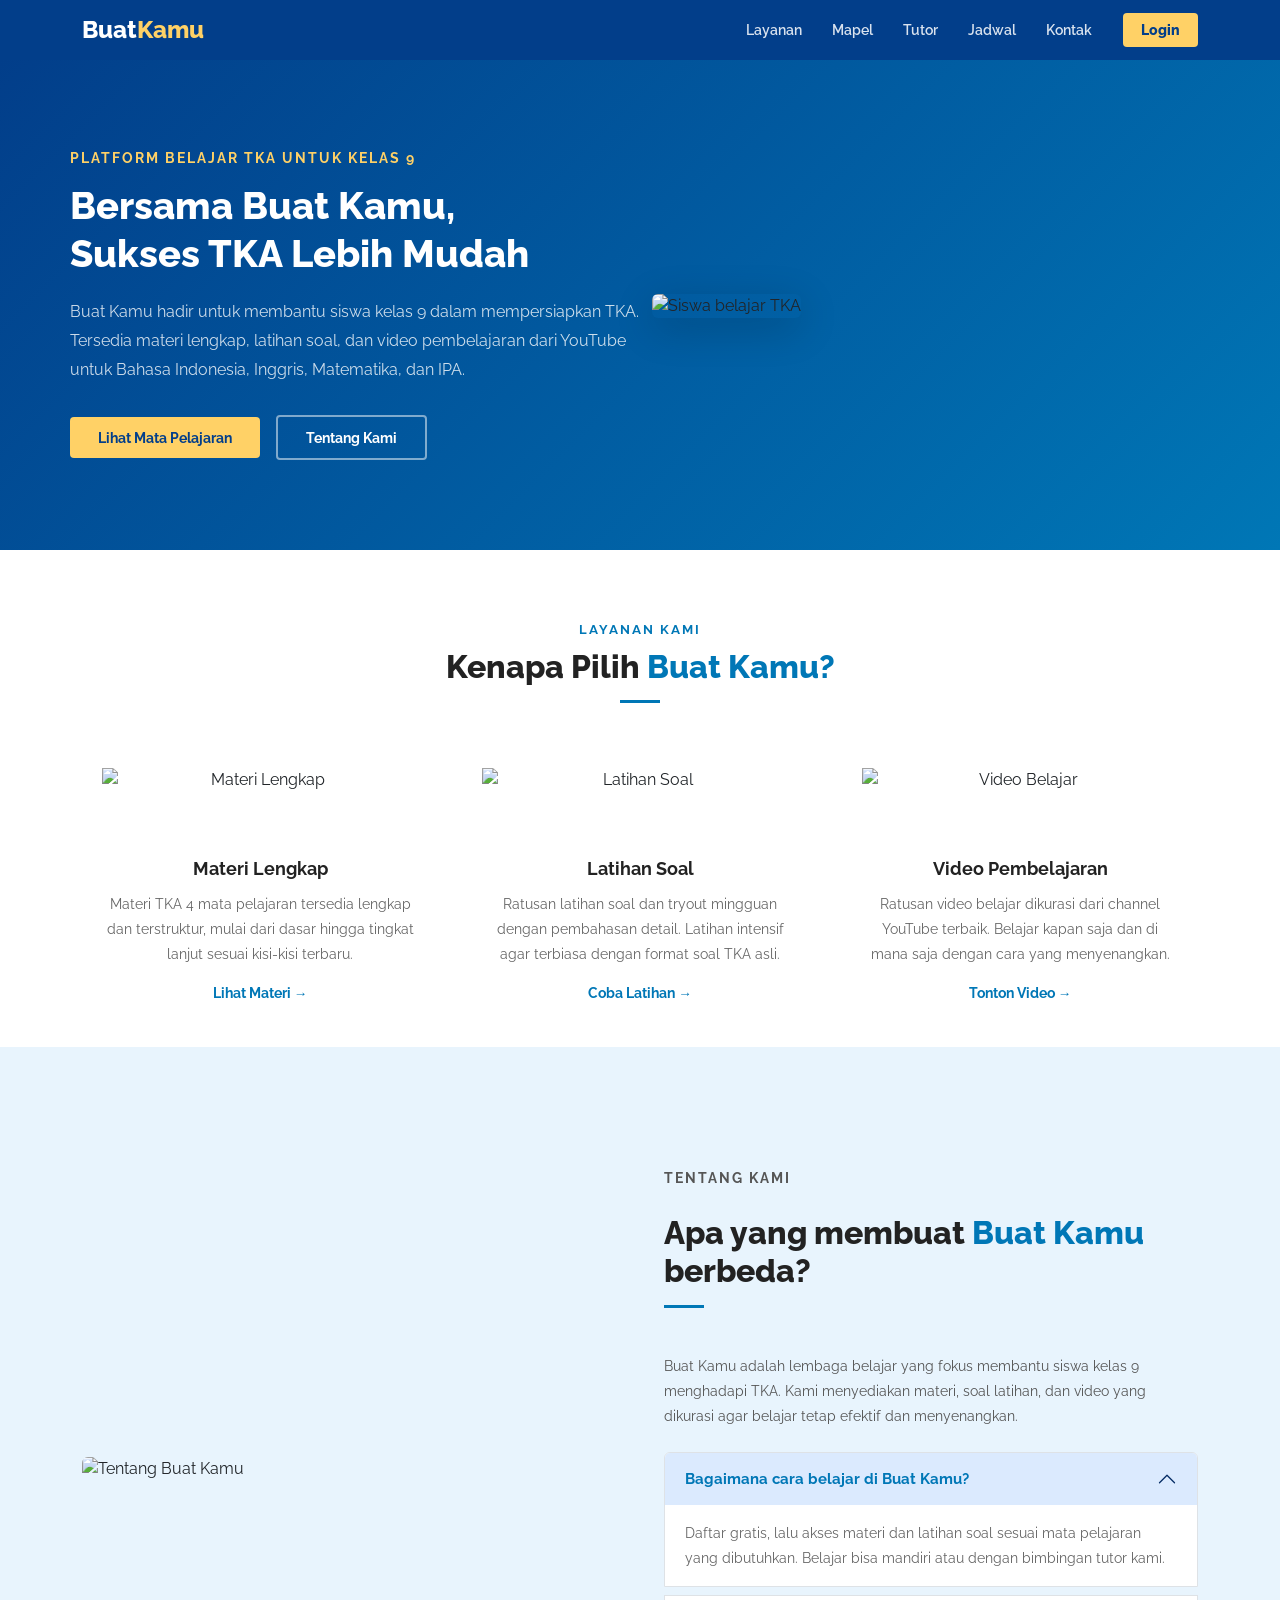
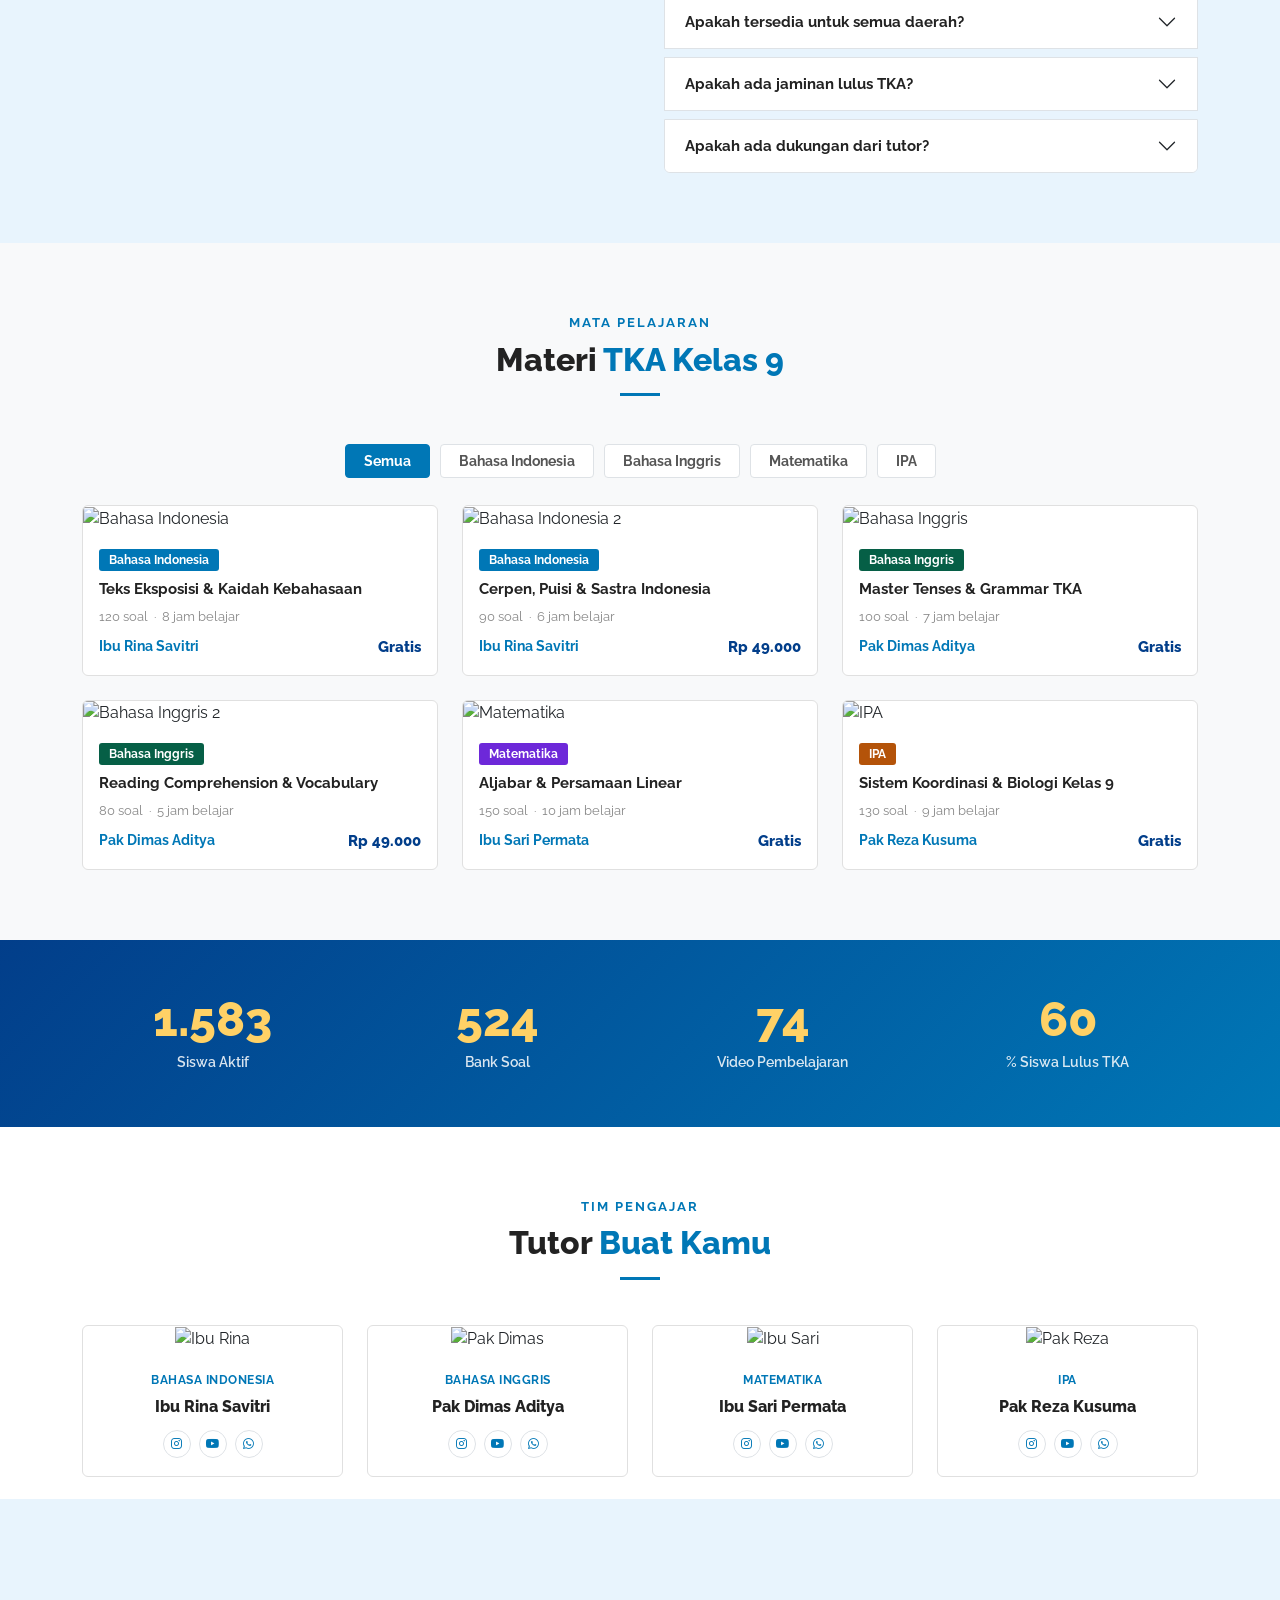
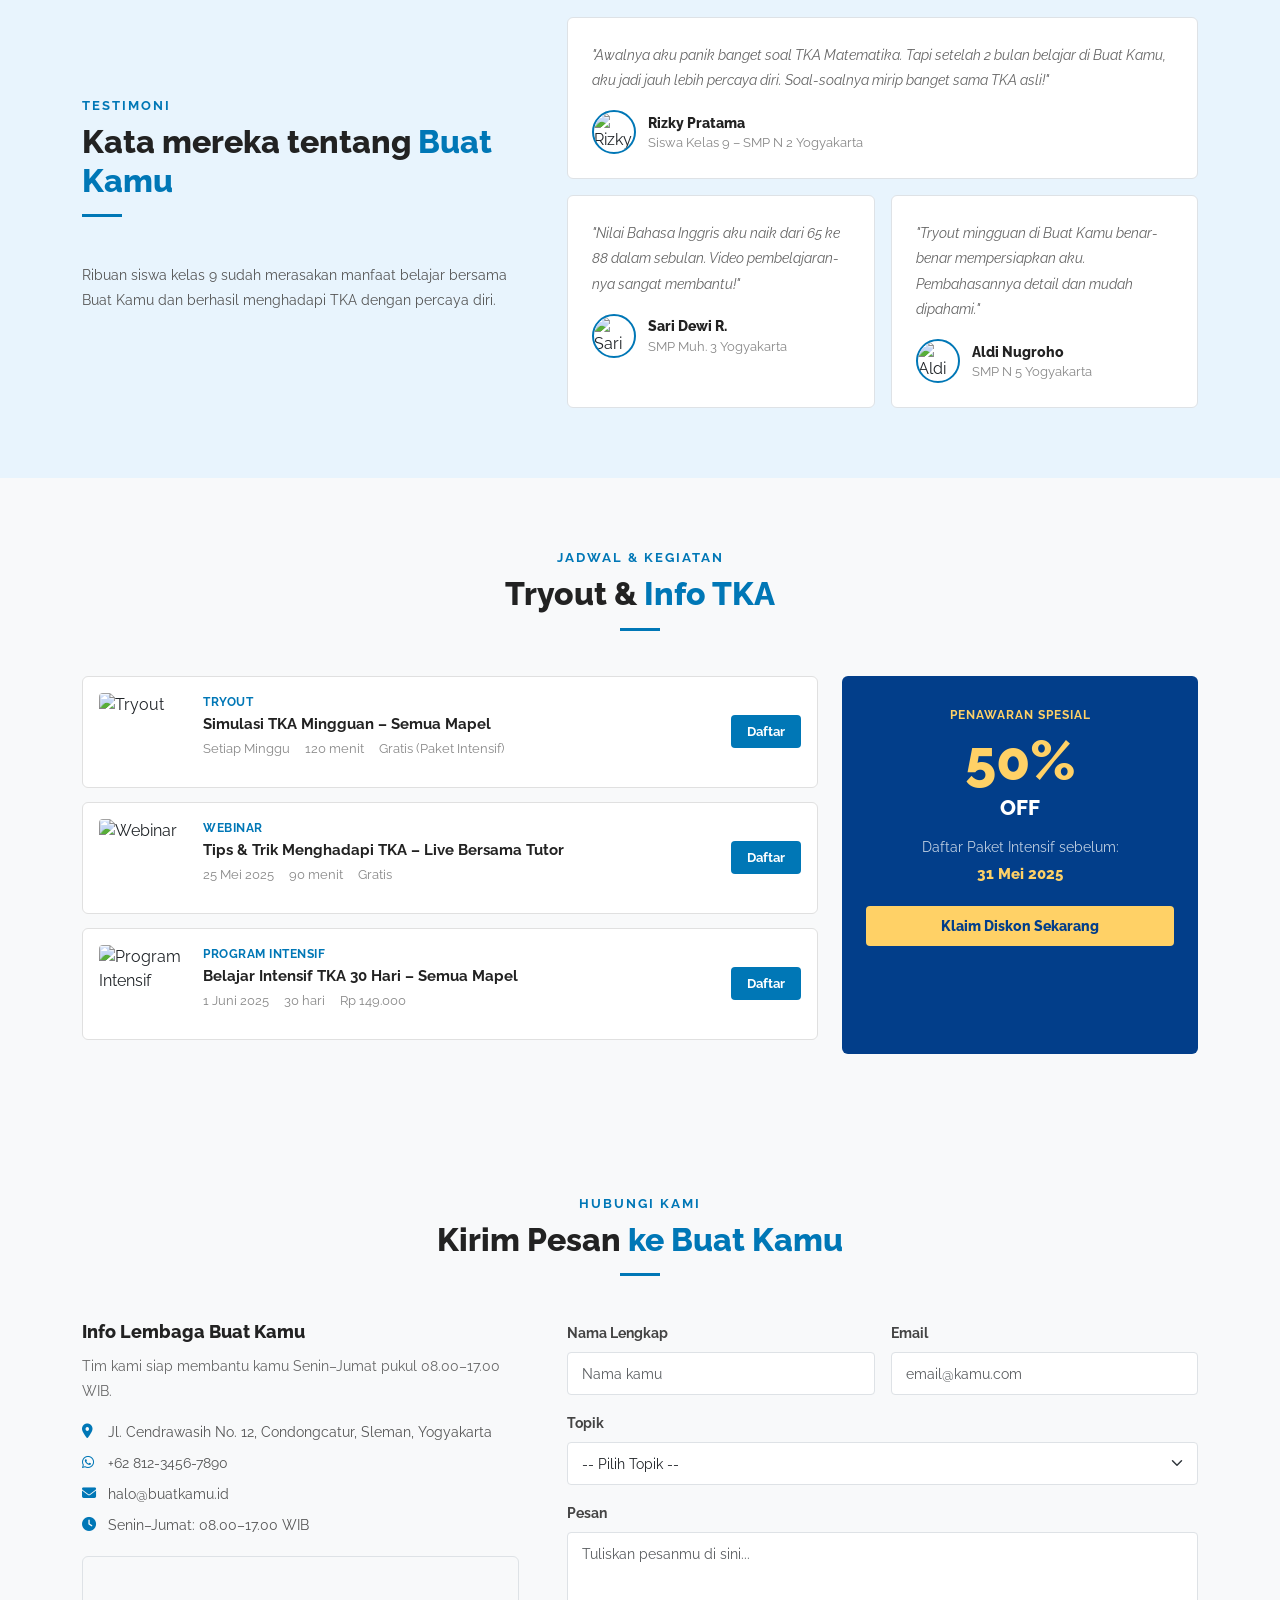
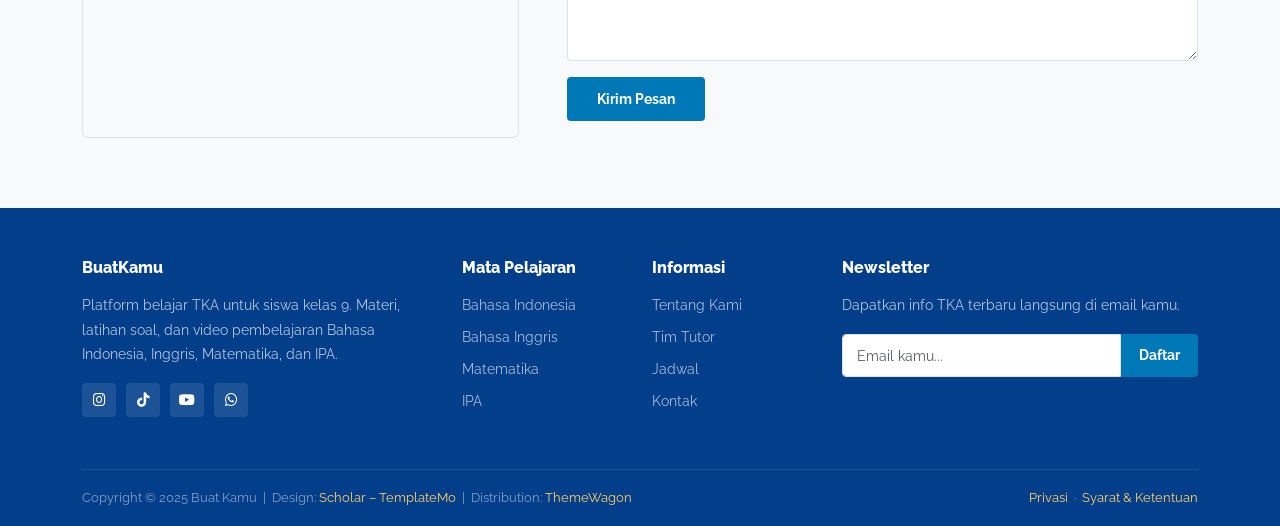
==== index.html @ 2561f323 "Rename buatkamu 4.html to index.html" ====
<!DOCTYPE html>
<html lang="id">

<head>
  <meta charset="UTF-8" />
  <meta name="viewport" content="width=device-width, initial-scale=1, shrink-to-fit=no" />
  <title>Buat Kamu - Sukses TKA</title>

  <!-- Template  : Scholar - Online School HTML5 Template        -->
  <!-- Author    : TemplateMo                                     -->
  <!-- URL       : https://templatemo.com/tm-586-scholar          -->
  <!-- License   : Free to use for commercial/personal purposes   -->
  <!-- Modified  : Hanya ganti teks, warna, dan gambar            -->

  <link rel="stylesheet" href="https://cdn.jsdelivr.net/npm/bootstrap@5.3.0/dist/css/bootstrap.min.css" />
  <link rel="stylesheet" href="https://cdnjs.cloudflare.com/ajax/libs/font-awesome/6.4.0/css/all.min.css" />
  <link href="https://fonts.googleapis.com/css2?family=Raleway:wght@400;500;600;700;800&display=swap" rel="stylesheet" />

  <style>
    /* ===================================================
       CSS ASLI SCHOLAR — hanya warna primer diganti biru
       #fe6a00 (oranye Scholar) → #0077B6 (biru Buat Kamu)
       #004366 (biru tua Scholar) → #023E8A
    =================================================== */

    * { margin: 0; padding: 0; box-sizing: border-box; }

    body {
      font-family: 'Raleway', sans-serif;
      background-color: #ffffff;
    }

    a { color: inherit; text-decoration: none; }
    a:hover { text-decoration: none; }

    /* ----- NAVBAR ----- */
    .tm-navbar {
      background-color: #023E8A;
      padding: 0;
      position: sticky;
      top: 0;
      z-index: 1000;
    }

    .tm-navbar .navbar-brand {
      color: #ffffff;
      font-size: 1.5rem;
      font-weight: 800;
      padding: 12px 0;
    }

    .tm-navbar .navbar-brand span { color: #FFD166; }

    .tm-navbar .nav-link {
      color: rgba(255,255,255,0.85) !important;
      font-weight: 600;
      font-size: 0.9rem;
      padding: 18px 15px !important;
      transition: color 0.2s;
    }

    .tm-navbar .nav-link:hover,
    .tm-navbar .nav-link.active {
      color: #FFD166 !important;
    }

    .tm-navbar .navbar-toggler {
      border-color: rgba(255,255,255,0.4);
    }

    .tm-navbar .navbar-toggler-icon {
      background-image: url("data:image/svg+xml,%3csvg xmlns='http://www.w3.org/2000/svg' viewBox='0 0 30 30'%3e%3cpath stroke='rgba(255,255,255,0.9)' stroke-width='2' stroke-linecap='round' d='M4 7h22M4 15h22M4 23h22'/%3e%3c/svg%3e");
    }

    /* ----- HERO / SLIDER (Scholar: carousel) ----- */
    #tm-hero {
      background: linear-gradient(135deg, #023E8A 0%, #0077B6 100%);
      padding: 70px 0;
    }

    #tm-hero .hero-text-col { padding: 20px 0; }

    #tm-hero h6 {
      color: #FFD166;
      font-size: 0.85rem;
      font-weight: 700;
      letter-spacing: 2px;
      text-transform: uppercase;
      margin-bottom: 16px;
    }

    #tm-hero h2 {
      color: #ffffff;
      font-size: 2.4rem;
      font-weight: 800;
      line-height: 1.25;
      margin-bottom: 20px;
    }

    #tm-hero p {
      color: rgba(255,255,255,0.8);
      font-size: 1rem;
      line-height: 1.8;
      margin-bottom: 30px;
    }

    .tm-btn-primary {
      background-color: #FFD166;
      color: #023E8A;
      font-weight: 700;
      font-size: 0.9rem;
      padding: 10px 28px;
      border: none;
      border-radius: 4px;
      display: inline-block;
      transition: background 0.2s;
    }

    .tm-btn-primary:hover {
      background-color: #ffc107;
      color: #023E8A;
    }

    .tm-btn-secondary {
      background-color: transparent;
      color: #fff;
      font-weight: 700;
      font-size: 0.9rem;
      padding: 10px 28px;
      border: 2px solid rgba(255,255,255,0.5);
      border-radius: 4px;
      display: inline-block;
      margin-left: 12px;
      transition: border-color 0.2s;
    }

    .tm-btn-secondary:hover { border-color: #fff; color: #fff; }

    #tm-hero img {
      width: 100%;
      border-radius: 6px;
      box-shadow: 0 10px 40px rgba(0,0,0,0.2);
    }

    /* ----- SECTION COMMON ----- */
    .tm-section { padding: 70px 0; }
    .tm-section-gray { padding: 70px 0; background-color: #f8f9fa; }

    .tm-section-title-box { margin-bottom: 45px; }

    .tm-section-title-box p {
      color: #0077B6;
      font-size: 0.8rem;
      font-weight: 700;
      letter-spacing: 2px;
      text-transform: uppercase;
      margin-bottom: 8px;
    }

    .tm-section-title-box h2 {
      font-size: 2rem;
      font-weight: 800;
      color: #222222;
      line-height: 1.2;
    }

    .tm-section-title-box h2 span { color: #0077B6; }

    .tm-section-title-box .tm-divider {
      width: 40px;
      height: 3px;
      background-color: #0077B6;
      margin-top: 14px;
    }

    .tm-section-title-box .tm-divider.center { margin: 14px auto 0; }

    /* ----- SERVICES ----- */
    .tm-service-item { padding: 20px; text-align: center; }

    .tm-service-item img {
      height: 70px;
      margin: 0 auto 20px;
      display: block;
    }

    .tm-service-item h4 {
      font-size: 1.1rem;
      font-weight: 700;
      color: #222;
      margin-bottom: 12px;
    }

    .tm-service-item p {
      font-size: 0.9rem;
      color: #666;
      line-height: 1.75;
      margin-bottom: 14px;
    }

    .tm-service-item a {
      color: #0077B6;
      font-size: 0.85rem;
      font-weight: 700;
    }

    .tm-service-item a:hover { text-decoration: underline; }

    /* ----- ABOUT / ACCORDION ----- */
    #tm-about { background-color: #e8f4fd; }

    #tm-about img { border-radius: 6px; width: 100%; }

    .tm-about-text p {
      font-size: 0.9rem;
      color: #555;
      line-height: 1.75;
      margin-bottom: 24px;
    }

    .accordion-button {
      font-weight: 700;
      font-size: 0.95rem;
      color: #222;
    }

    .accordion-button:not(.collapsed) {
      color: #0077B6;
      background-color: #dbeafe;
      box-shadow: none;
    }

    .accordion-body {
      font-size: 0.88rem;
      color: #666;
      line-height: 1.75;
    }

    /* ----- COURSES ----- */
    .tm-filter-btn {
      background: #fff;
      border: 1px solid #dee2e6;
      color: #555;
      border-radius: 4px;
      padding: 6px 18px;
      font-size: 0.85rem;
      font-weight: 700;
      margin: 3px;
      cursor: pointer;
      transition: all 0.2s;
    }

    .tm-filter-btn.active,
    .tm-filter-btn:hover {
      background: #0077B6;
      color: #fff;
      border-color: #0077B6;
    }

    .tm-course-item {
      border: 1px solid #e0e0e0;
      border-radius: 6px;
      overflow: hidden;
      background: #fff;
      height: 100%;
      transition: box-shadow 0.2s;
    }

    .tm-course-item:hover { box-shadow: 0 4px 18px rgba(0,0,0,0.1); }

    .tm-course-item img { width: 100%; height: 170px; object-fit: cover; }

    .tm-course-body { padding: 16px; }

    .tm-course-tag {
      display: inline-block;
      font-size: 0.75rem;
      font-weight: 700;
      color: #fff;
      background: #0077B6;
      border-radius: 3px;
      padding: 2px 10px;
      margin-bottom: 8px;
    }

    .tm-course-tag.eng  { background: #065F46; }
    .tm-course-tag.math { background: #6d28d9; }
    .tm-course-tag.sci  { background: #b45309; }

    .tm-course-body h5 {
      font-size: 0.95rem;
      font-weight: 700;
      color: #222;
      margin-bottom: 6px;
      line-height: 1.4;
    }

    .tm-course-meta {
      font-size: 0.8rem;
      color: #888;
      margin-bottom: 10px;
    }

    .tm-course-teacher { font-size: 0.85rem; font-weight: 700; color: #0077B6; }
    .tm-course-price   { font-size: 0.95rem; font-weight: 800; color: #023E8A; }

    /* ----- COUNTER ----- */
    #tm-counter {
      background: linear-gradient(135deg, #023E8A 0%, #0077B6 100%);
      padding: 55px 0;
    }

    .tm-counter-item { text-align: center; color: #fff; }

    .tm-counter-item .tm-count {
      font-size: 3rem;
      font-weight: 800;
      color: #FFD166;
      line-height: 1;
      display: block;
    }

    .tm-counter-item p {
      font-size: 0.9rem;
      opacity: 0.85;
      font-weight: 600;
      margin: 8px 0 0;
    }

    /* ----- TEAM ----- */
    .tm-team-item {
      border: 1px solid #e0e0e0;
      border-radius: 6px;
      overflow: hidden;
      background: #fff;
      text-align: center;
      transition: box-shadow 0.2s;
      height: 100%;
    }

    .tm-team-item:hover { box-shadow: 0 4px 18px rgba(0,0,0,0.1); }

    .tm-team-item img { width: 100%; height: 200px; object-fit: cover; }

    .tm-team-body { padding: 16px; }

    .tm-team-body span {
      font-size: 0.75rem;
      font-weight: 700;
      color: #0077B6;
      text-transform: uppercase;
      letter-spacing: 0.5px;
    }

    .tm-team-body h5 {
      font-size: 1rem;
      font-weight: 800;
      color: #222;
      margin: 6px 0 12px;
    }

    .tm-social a {
      display: inline-flex;
      align-items: center;
      justify-content: center;
      width: 28px; height: 28px;
      border: 1px solid #dee2e6;
      border-radius: 50%;
      color: #0077B6;
      font-size: 0.75rem;
      margin: 2px;
      transition: all 0.2s;
    }

    .tm-social a:hover { background: #0077B6; color: #fff; border-color: #0077B6; }

    /* ----- TESTIMONIALS ----- */
    #tm-testimonials { background-color: #e8f4fd; }

    .tm-testimonial-item {
      background: #fff;
      border-radius: 6px;
      padding: 24px;
      border: 1px solid #dee2e6;
      height: 100%;
    }

    .tm-testimonial-item p {
      font-size: 0.9rem;
      color: #666;
      line-height: 1.75;
      font-style: italic;
      margin-bottom: 18px;
    }

    .tm-testimonial-item img {
      width: 44px; height: 44px;
      border-radius: 50%;
      object-fit: cover;
      border: 2px solid #0077B6;
      margin-right: 12px;
      flex-shrink: 0;
    }

    .tm-testimonial-name { font-weight: 800; font-size: 0.9rem; color: #222; }
    .tm-testimonial-role { font-size: 0.8rem; color: #888; }

    /* ----- EVENTS ----- */
    .tm-event-item {
      display: flex;
      gap: 16px;
      align-items: flex-start;
      border: 1px solid #e0e0e0;
      border-radius: 6px;
      padding: 16px;
      background: #fff;
      margin-bottom: 14px;
      transition: box-shadow 0.2s;
    }

    .tm-event-item:hover { box-shadow: 0 3px 14px rgba(0,0,0,0.08); }

    .tm-event-item img {
      width: 88px; height: 78px;
      object-fit: cover;
      border-radius: 4px;
      flex-shrink: 0;
    }

    .tm-event-info { flex: 1; }

    .tm-event-tag {
      font-size: 0.75rem;
      font-weight: 700;
      color: #0077B6;
      text-transform: uppercase;
      letter-spacing: 0.5px;
    }

    .tm-event-info h5 {
      font-size: 0.95rem;
      font-weight: 700;
      color: #222;
      margin: 4px 0 6px;
    }

    .tm-event-meta { font-size: 0.8rem; color: #888; }
    .tm-event-meta span { margin-right: 12px; }

    .tm-btn-event {
      background: #0077B6;
      color: #fff;
      font-size: 0.8rem;
      font-weight: 700;
      padding: 7px 16px;
      border-radius: 4px;
      border: none;
      cursor: pointer;
      white-space: nowrap;
      align-self: center;
      flex-shrink: 0;
      display: inline-block;
    }

    .tm-btn-event:hover { background: #023E8A; color: #fff; }

    .tm-promo-box {
      background: #023E8A;
      border-radius: 6px;
      padding: 30px 24px;
      text-align: center;
      color: #fff;
      height: 100%;
    }

    .tm-promo-box .promo-label {
      font-size: 0.75rem;
      font-weight: 700;
      color: #FFD166;
      text-transform: uppercase;
      letter-spacing: 1px;
      margin-bottom: 8px;
    }

    .tm-promo-box .promo-num {
      font-size: 3.5rem;
      font-weight: 800;
      color: #FFD166;
      line-height: 1;
    }

    .tm-promo-box .promo-off {
      font-size: 1.3rem;
      font-weight: 800;
      margin: 4px 0 14px;
    }

    .tm-promo-box p {
      font-size: 0.85rem;
      color: rgba(255,255,255,0.75);
      margin-bottom: 6px;
    }

    .tm-promo-box .promo-date {
      font-size: 0.95rem;
      font-weight: 800;
      color: #FFD166;
      margin-bottom: 20px;
    }

    .tm-promo-box a {
      display: block;
      background: #FFD166;
      color: #023E8A;
      font-weight: 800;
      padding: 10px;
      border-radius: 4px;
      font-size: 0.85rem;
    }

    .tm-promo-box a:hover { background: #ffc107; }

    /* ----- CONTACT ----- */
    #tm-contact { background-color: #f8f9fa; }

    .tm-contact-info h5 {
      font-size: 1.1rem;
      font-weight: 800;
      color: #222;
      margin-bottom: 12px;
    }

    .tm-contact-info p {
      font-size: 0.88rem;
      color: #666;
      line-height: 1.75;
      margin-bottom: 18px;
    }

    .tm-contact-info ul { list-style: none; padding: 0; }

    .tm-contact-info ul li {
      font-size: 0.88rem;
      color: #555;
      margin-bottom: 10px;
      display: flex;
      gap: 10px;
    }

    .tm-contact-info ul li i { color: #0077B6; width: 16px; margin-top: 2px; flex-shrink: 0; }

    .tm-map { border-radius: 6px; overflow: hidden; border: 1px solid #dee2e6; margin-top: 20px; }
    .tm-map iframe { display: block; width: 100%; height: 180px; border: none; }

    .form-control, .form-select {
      border: 1px solid #dee2e6;
      border-radius: 4px;
      font-size: 0.9rem;
      padding: 10px 14px;
      font-family: 'Raleway', sans-serif;
    }

    .form-control:focus, .form-select:focus {
      border-color: #0077B6;
      box-shadow: 0 0 0 3px rgba(0,119,182,0.1);
    }

    .form-label { font-size: 0.85rem; font-weight: 700; color: #444; }

    .tm-btn-submit {
      background: #0077B6;
      color: #fff;
      font-weight: 700;
      font-size: 0.9rem;
      padding: 11px 30px;
      border: none;
      border-radius: 4px;
      cursor: pointer;
      font-family: 'Raleway', sans-serif;
    }

    .tm-btn-submit:hover { background: #023E8A; }

    /* ----- FOOTER ----- */
    #tm-footer {
      background-color: #023E8A;
      color: rgba(255,255,255,0.7);
      padding: 50px 0 0;
    }

    #tm-footer h5 {
      color: #fff;
      font-size: 1rem;
      font-weight: 800;
      margin-bottom: 16px;
    }

    #tm-footer p { font-size: 0.88rem; line-height: 1.75; }

    .tm-footer-links { list-style: none; padding: 0; }

    .tm-footer-links li { margin-bottom: 8px; }

    .tm-footer-links a {
      font-size: 0.88rem;
      color: rgba(255,255,255,0.65);
      transition: color 0.2s;
    }

    .tm-footer-links a:hover { color: #FFD166; }

    .tm-footer-social a {
      display: inline-flex;
      align-items: center;
      justify-content: center;
      width: 34px; height: 34px;
      border-radius: 4px;
      background: rgba(255,255,255,0.1);
      color: #fff;
      font-size: 0.9rem;
      margin-right: 6px;
      margin-bottom: 6px;
      transition: background 0.2s;
    }

    .tm-footer-social a:hover { background: #0077B6; }

    .tm-footer-bottom {
      border-top: 1px solid rgba(255,255,255,0.1);
      padding: 18px 0;
      margin-top: 40px;
      font-size: 0.82rem;
      color: rgba(255,255,255,0.5);
    }

    .tm-footer-bottom a { color: #FFD166; }
    .tm-footer-bottom a:hover { color: #fff; }

    /* ----- BACK TO TOP ----- */
    #tm-back-top {
      position: fixed;
      bottom: 22px; right: 22px;
      width: 38px; height: 38px;
      background: #0077B6;
      color: #fff;
      border: none;
      border-radius: 4px;
      font-size: 0.9rem;
      cursor: pointer;
      display: none;
      z-index: 999;
    }

    #tm-back-top:hover { background: #023E8A; }

    /* responsive */
    @media (max-width: 768px) {
      #tm-hero h2 { font-size: 1.8rem; }
      .tm-btn-secondary { margin-left: 0; margin-top: 10px; display: inline-block; }
      .tm-event-item { flex-wrap: wrap; }
    }

    /* ----- LOGIN NAVBAR BUTTON ----- */
    .nav-cta-btn {
      background: #FFD166;
      color: #023E8A !important;
      font-weight: 800 !important;
      font-size: 0.85rem;
      padding: 7px 18px !important;
      border-radius: 4px;
      display: inline-block;
      transition: background 0.2s;
      white-space: nowrap;
    }

    .nav-cta-btn:hover {
      background: #ffc107;
      color: #023E8A !important;
    }

    .nav-user-info {
      color: rgba(255,255,255,0.85);
      font-size: 0.85rem;
      font-weight: 600;
      margin-right: 8px;
      white-space: nowrap;
    }
  </style>
</head>
<body>

<!-- Back to top -->
<button id="tm-back-top" onclick="window.scrollTo({top:0,behavior:'smooth'})">
  <i class="fas fa-chevron-up"></i>
</button>

<!-- ===================== NAVBAR ===================== -->
<nav class="navbar navbar-expand-lg tm-navbar sticky-top">
  <div class="container">
    <a class="navbar-brand" href="#tm-hero">Buat<span>Kamu</span></a>
    <button class="navbar-toggler" type="button" data-bs-toggle="collapse" data-bs-target="#tmNav">
      <span class="navbar-toggler-icon"></span>
    </button>
    <div class="collapse navbar-collapse" id="tmNav">
      <ul class="navbar-nav ms-auto">
        <li class="nav-item"><a class="nav-link" href="#tm-services">Layanan</a></li>
        <li class="nav-item"><a class="nav-link" href="#tm-courses">Mapel</a></li>
        <li class="nav-item"><a class="nav-link" href="#tm-team">Tutor</a></li>
        <li class="nav-item"><a class="nav-link" href="#tm-events">Jadwal</a></li>
        <li class="nav-item"><a class="nav-link" href="#tm-contact">Kontak</a></li>
      </ul>
      <!-- area login/logout — diisi oleh welcome.js -->
      <span id="userInfo" class="nav-user-info"></span>
      <div id="authArea">
        <a href="login/index.html" class="nav-cta-btn ms-2">Login</a>
      </div>
    </div>
  </div>
</nav>

<!-- ===================== HERO ===================== -->
<section id="tm-hero">
  <div class="container">
    <div class="row align-items-center">
      <div class="col-lg-6 hero-text-col mb-5 mb-lg-0">
        <h6>Platform Belajar TKA untuk Kelas 9</h6>
        <h2>Bersama Buat Kamu,<br>Sukses TKA Lebih Mudah</h2>
        <p>Buat Kamu hadir untuk membantu siswa kelas 9 dalam mempersiapkan TKA. Tersedia materi lengkap, latihan soal, dan video pembelajaran dari YouTube untuk Bahasa Indonesia, Inggris, Matematika, dan IPA.</p>
        <a href="#tm-courses" class="tm-btn-primary">Lihat Mata Pelajaran</a>
        <a href="#tm-about" class="tm-btn-secondary">Tentang Kami</a>
      </div>
      <div class="col-lg-6">
        <img src="https://picsum.photos/600/400?random=1" alt="Siswa belajar TKA" />
      </div>
    </div>
  </div>
</section>

<!-- ===================== SERVICES ===================== -->
<section id="tm-services" class="tm-section">
  <div class="container">
    <div class="row">
      <div class="col-12 text-center">
        <div class="tm-section-title-box">
          <p>Layanan Kami</p>
          <h2>Kenapa Pilih <span>Buat Kamu?</span></h2>
          <div class="tm-divider center"></div>
        </div>
      </div>
    </div>
    <div class="row">
      <div class="col-md-4">
        <div class="tm-service-item">
          <img src="https://themewagon.github.io/scholar/assets/images/service-01.png" alt="Materi Lengkap" />
          <h4>Materi Lengkap</h4>
          <p>Materi TKA 4 mata pelajaran tersedia lengkap dan terstruktur, mulai dari dasar hingga tingkat lanjut sesuai kisi-kisi terbaru.</p>
          <a href="#tm-courses">Lihat Materi &rarr;</a>
        </div>
      </div>
      <div class="col-md-4">
        <div class="tm-service-item">
          <img src="https://themewagon.github.io/scholar/assets/images/service-02.png" alt="Latihan Soal" />
          <h4>Latihan Soal</h4>
          <p>Ratusan latihan soal dan tryout mingguan dengan pembahasan detail. Latihan intensif agar terbiasa dengan format soal TKA asli.</p>
          <a href="#tm-courses">Coba Latihan &rarr;</a>
        </div>
      </div>
      <div class="col-md-4">
        <div class="tm-service-item">
          <img src="https://themewagon.github.io/scholar/assets/images/service-03.png" alt="Video Belajar" />
          <h4>Video Pembelajaran</h4>
          <p>Ratusan video belajar dikurasi dari channel YouTube terbaik. Belajar kapan saja dan di mana saja dengan cara yang menyenangkan.</p>
          <a href="#tm-events">Tonton Video &rarr;</a>
        </div>
      </div>
    </div>
  </div>
</section>

<!-- ===================== ABOUT ===================== -->
<section id="tm-about">
  <div class="container">
    <div class="row align-items-center g-5" style="padding: 70px 0;">
      <div class="col-lg-6">
        <img src="https://picsum.photos/560/420?random=2" alt="Tentang Buat Kamu" />
      </div>
      <div class="col-lg-6 tm-about-text">
        <div class="tm-section-title-box" style="text-align:left">
          <p>Tentang Kami</p>
          <h2>Apa yang membuat <span>Buat Kamu</span> berbeda?</h2>
          <div class="tm-divider"></div>
        </div>
        <p>Buat Kamu adalah lembaga belajar yang fokus membantu siswa kelas 9 menghadapi TKA. Kami menyediakan materi, soal latihan, dan video yang dikurasi agar belajar tetap efektif dan menyenangkan.</p>
        <div class="accordion" id="aboutAccordion">
          <div class="accordion-item border mb-2">
            <h2 class="accordion-header">
              <button class="accordion-button" type="button" data-bs-toggle="collapse" data-bs-target="#acc1">
                Bagaimana cara belajar di Buat Kamu?
              </button>
            </h2>
            <div id="acc1" class="accordion-collapse collapse show" data-bs-parent="#aboutAccordion">
              <div class="accordion-body">
                Daftar gratis, lalu akses materi dan latihan soal sesuai mata pelajaran yang dibutuhkan. Belajar bisa mandiri atau dengan bimbingan tutor kami.
              </div>
            </div>
          </div>
          <div class="accordion-item border mb-2">
            <h2 class="accordion-header">
              <button class="accordion-button collapsed" type="button" data-bs-toggle="collapse" data-bs-target="#acc2">
                Apakah tersedia untuk semua daerah?
              </button>
            </h2>
            <div id="acc2" class="accordion-collapse collapse" data-bs-parent="#aboutAccordion">
              <div class="accordion-body">
                Ya! Buat Kamu 100% online sehingga bisa diakses siswa dari seluruh Indonesia. Kami berbasis di Yogyakarta dan melayani secara digital.
              </div>
            </div>
          </div>
          <div class="accordion-item border mb-2">
            <h2 class="accordion-header">
              <button class="accordion-button collapsed" type="button" data-bs-toggle="collapse" data-bs-target="#acc3">
                Apakah ada jaminan lulus TKA?
              </button>
            </h2>
            <div id="acc3" class="accordion-collapse collapse" data-bs-parent="#aboutAccordion">
              <div class="accordion-body">
                Paket Premium dilengkapi garansi nilai meningkat. Jika tidak ada peningkatan setelah mengikuti seluruh program, uang kembali 100%.
              </div>
            </div>
          </div>
          <div class="accordion-item border">
            <h2 class="accordion-header">
              <button class="accordion-button collapsed" type="button" data-bs-toggle="collapse" data-bs-target="#acc4">
                Apakah ada dukungan dari tutor?
              </button>
            </h2>
            <div id="acc4" class="accordion-collapse collapse" data-bs-parent="#aboutAccordion">
              <div class="accordion-body">
                Tentu! Tutor kami siap membantu via chat dan sesi konsultasi, tergantung paket yang dipilih.
              </div>
            </div>
          </div>
        </div>
      </div>
    </div>
  </div>
</section>

<!-- ===================== COURSES ===================== -->
<section id="tm-courses" class="tm-section-gray">
  <div class="container">
    <div class="row">
      <div class="col-12 text-center">
        <div class="tm-section-title-box">
          <p>Mata Pelajaran</p>
          <h2>Materi <span>TKA Kelas 9</span></h2>
          <div class="tm-divider center"></div>
        </div>
      </div>
    </div>
    <div class="text-center mb-4">
      <button class="tm-filter-btn active" data-filter="all">Semua</button>
      <button class="tm-filter-btn" data-filter="indo">Bahasa Indonesia</button>
      <button class="tm-filter-btn" data-filter="eng">Bahasa Inggris</button>
      <button class="tm-filter-btn" data-filter="math">Matematika</button>
      <button class="tm-filter-btn" data-filter="sci">IPA</button>
    </div>
    <div class="row g-4" id="coursesGrid">
      <div class="col-sm-6 col-lg-4 course-item" data-cat="indo">
        <div class="tm-course-item">
          <img src="https://picsum.photos/400/170?random=11" alt="Bahasa Indonesia" />
          <div class="tm-course-body">
            <span class="tm-course-tag">Bahasa Indonesia</span>
            <h5>Teks Eksposisi & Kaidah Kebahasaan</h5>
            <div class="tm-course-meta">120 soal &nbsp;·&nbsp; 8 jam belajar</div>
            <div class="d-flex justify-content-between">
              <span class="tm-course-teacher">Ibu Rina Savitri</span>
              <span class="tm-course-price">Gratis</span>
            </div>
          </div>
        </div>
      </div>
      <div class="col-sm-6 col-lg-4 course-item" data-cat="indo">
        <div class="tm-course-item">
          <img src="https://picsum.photos/400/170?random=12" alt="Bahasa Indonesia 2" />
          <div class="tm-course-body">
            <span class="tm-course-tag">Bahasa Indonesia</span>
            <h5>Cerpen, Puisi & Sastra Indonesia</h5>
            <div class="tm-course-meta">90 soal &nbsp;·&nbsp; 6 jam belajar</div>
            <div class="d-flex justify-content-between">
              <span class="tm-course-teacher">Ibu Rina Savitri</span>
              <span class="tm-course-price">Rp 49.000</span>
            </div>
          </div>
        </div>
      </div>
      <div class="col-sm-6 col-lg-4 course-item" data-cat="eng">
        <div class="tm-course-item">
          <img src="https://picsum.photos/400/170?random=13" alt="Bahasa Inggris" />
          <div class="tm-course-body">
            <span class="tm-course-tag eng">Bahasa Inggris</span>
            <h5>Master Tenses & Grammar TKA</h5>
            <div class="tm-course-meta">100 soal &nbsp;·&nbsp; 7 jam belajar</div>
            <div class="d-flex justify-content-between">
              <span class="tm-course-teacher">Pak Dimas Aditya</span>
              <span class="tm-course-price">Gratis</span>
            </div>
          </div>
        </div>
      </div>
      <div class="col-sm-6 col-lg-4 course-item" data-cat="eng">
        <div class="tm-course-item">
          <img src="https://picsum.photos/400/170?random=14" alt="Bahasa Inggris 2" />
          <div class="tm-course-body">
            <span class="tm-course-tag eng">Bahasa Inggris</span>
            <h5>Reading Comprehension & Vocabulary</h5>
            <div class="tm-course-meta">80 soal &nbsp;·&nbsp; 5 jam belajar</div>
            <div class="d-flex justify-content-between">
              <span class="tm-course-teacher">Pak Dimas Aditya</span>
              <span class="tm-course-price">Rp 49.000</span>
            </div>
          </div>
        </div>
      </div>
      <div class="col-sm-6 col-lg-4 course-item" data-cat="math">
        <div class="tm-course-item">
          <img src="https://picsum.photos/400/170?random=15" alt="Matematika" />
          <div class="tm-course-body">
            <span class="tm-course-tag math">Matematika</span>
            <h5>Aljabar & Persamaan Linear</h5>
            <div class="tm-course-meta">150 soal &nbsp;·&nbsp; 10 jam belajar</div>
            <div class="d-flex justify-content-between">
              <span class="tm-course-teacher">Ibu Sari Permata</span>
              <span class="tm-course-price">Gratis</span>
            </div>
          </div>
        </div>
      </div>
      <div class="col-sm-6 col-lg-4 course-item" data-cat="sci">
        <div class="tm-course-item">
          <img src="https://picsum.photos/400/170?random=16" alt="IPA" />
          <div class="tm-course-body">
            <span class="tm-course-tag sci">IPA</span>
            <h5>Sistem Koordinasi & Biologi Kelas 9</h5>
            <div class="tm-course-meta">130 soal &nbsp;·&nbsp; 9 jam belajar</div>
            <div class="d-flex justify-content-between">
              <span class="tm-course-teacher">Pak Reza Kusuma</span>
              <span class="tm-course-price">Gratis</span>
            </div>
          </div>
        </div>
      </div>
    </div>
  </div>
</section>

<!-- ===================== COUNTER ===================== -->
<section id="tm-counter">
  <div class="container">
    <div class="row g-4 text-center">
      <div class="col-6 col-md-3">
        <div class="tm-counter-item">
          <span class="tm-count" data-count="2500">0</span>
          <p>Siswa Aktif</p>
        </div>
      </div>
      <div class="col-6 col-md-3">
        <div class="tm-counter-item">
          <span class="tm-count" data-count="850">0</span>
          <p>Bank Soal</p>
        </div>
      </div>
      <div class="col-6 col-md-3">
        <div class="tm-counter-item">
          <span class="tm-count" data-count="120">0</span>
          <p>Video Pembelajaran</p>
        </div>
      </div>
      <div class="col-6 col-md-3">
        <div class="tm-counter-item">
          <span class="tm-count" data-count="98">0</span>
          <p>% Siswa Lulus TKA</p>
        </div>
      </div>
    </div>
  </div>
</section>

<!-- ===================== TEAM ===================== -->
<section id="tm-team" class="tm-section">
  <div class="container">
    <div class="row">
      <div class="col-12 text-center">
        <div class="tm-section-title-box">
          <p>Tim Pengajar</p>
          <h2>Tutor <span>Buat Kamu</span></h2>
          <div class="tm-divider center"></div>
        </div>
      </div>
    </div>
    <div class="row g-4">
      <div class="col-sm-6 col-lg-3">
        <div class="tm-team-item">
          <img src="https://themewagon.github.io/scholar/assets/images/member-01.jpg" alt="Ibu Rina" />
          <div class="tm-team-body">
            <span>Bahasa Indonesia</span>
            <h5>Ibu Rina Savitri</h5>
            <div class="tm-social">
              <a href="#"><i class="fab fa-instagram"></i></a>
              <a href="#"><i class="fab fa-youtube"></i></a>
              <a href="#"><i class="fab fa-whatsapp"></i></a>
            </div>
          </div>
        </div>
      </div>
      <div class="col-sm-6 col-lg-3">
        <div class="tm-team-item">
          <img src="https://themewagon.github.io/scholar/assets/images/member-02.jpg" alt="Pak Dimas" />
          <div class="tm-team-body">
            <span>Bahasa Inggris</span>
            <h5>Pak Dimas Aditya</h5>
            <div class="tm-social">
              <a href="#"><i class="fab fa-instagram"></i></a>
              <a href="#"><i class="fab fa-youtube"></i></a>
              <a href="#"><i class="fab fa-whatsapp"></i></a>
            </div>
          </div>
        </div>
      </div>
      <div class="col-sm-6 col-lg-3">
        <div class="tm-team-item">
          <img src="https://themewagon.github.io/scholar/assets/images/member-03.jpg" alt="Ibu Sari" />
          <div class="tm-team-body">
            <span>Matematika</span>
            <h5>Ibu Sari Permata</h5>
            <div class="tm-social">
              <a href="#"><i class="fab fa-instagram"></i></a>
              <a href="#"><i class="fab fa-youtube"></i></a>
              <a href="#"><i class="fab fa-whatsapp"></i></a>
            </div>
          </div>
        </div>
      </div>
      <div class="col-sm-6 col-lg-3">
        <div class="tm-team-item">
          <img src="https://themewagon.github.io/scholar/assets/images/member-04.jpg" alt="Pak Reza" />
          <div class="tm-team-body">
            <span>IPA</span>
            <h5>Pak Reza Kusuma</h5>
            <div class="tm-social">
              <a href="#"><i class="fab fa-instagram"></i></a>
              <a href="#"><i class="fab fa-youtube"></i></a>
              <a href="#"><i class="fab fa-whatsapp"></i></a>
            </div>
          </div>
        </div>
      </div>
    </div>
  </div>
</section>

<!-- ===================== TESTIMONIALS ===================== -->
<section id="tm-testimonials">
  <div class="container">
    <div class="row align-items-center g-5" style="padding: 70px 0;">
      <div class="col-lg-5">
        <div class="tm-section-title-box" style="text-align:left">
          <p>Testimoni</p>
          <h2>Kata mereka tentang <span>Buat Kamu</span></h2>
          <div class="tm-divider"></div>
        </div>
        <p style="font-size:0.9rem;color:#555;line-height:1.75">Ribuan siswa kelas 9 sudah merasakan manfaat belajar bersama Buat Kamu dan berhasil menghadapi TKA dengan percaya diri.</p>
      </div>
      <div class="col-lg-7">
        <div class="row g-3">
          <div class="col-12">
            <div class="tm-testimonial-item">
              <p>"Awalnya aku panik banget soal TKA Matematika. Tapi setelah 2 bulan belajar di Buat Kamu, aku jadi jauh lebih percaya diri. Soal-soalnya mirip banget sama TKA asli!"</p>
              <div class="d-flex align-items-center">
                <img src="https://themewagon.github.io/scholar/assets/images/testimonial-author.jpg" alt="Rizky" />
                <div>
                  <div class="tm-testimonial-name">Rizky Pratama</div>
                  <div class="tm-testimonial-role">Siswa Kelas 9 – SMP N 2 Yogyakarta</div>
                </div>
              </div>
            </div>
          </div>
          <div class="col-md-6">
            <div class="tm-testimonial-item">
              <p>"Nilai Bahasa Inggris aku naik dari 65 ke 88 dalam sebulan. Video pembelajaran-nya sangat membantu!"</p>
              <div class="d-flex align-items-center">
                <img src="https://themewagon.github.io/scholar/assets/images/testimonial-author.jpg" alt="Sari" />
                <div>
                  <div class="tm-testimonial-name">Sari Dewi R.</div>
                  <div class="tm-testimonial-role">SMP Muh. 3 Yogyakarta</div>
                </div>
              </div>
            </div>
          </div>
          <div class="col-md-6">
            <div class="tm-testimonial-item">
              <p>"Tryout mingguan di Buat Kamu benar-benar mempersiapkan aku. Pembahasannya detail dan mudah dipahami."</p>
              <div class="d-flex align-items-center">
                <img src="https://themewagon.github.io/scholar/assets/images/testimonial-author.jpg" alt="Aldi" />
                <div>
                  <div class="tm-testimonial-name">Aldi Nugroho</div>
                  <div class="tm-testimonial-role">SMP N 5 Yogyakarta</div>
                </div>
              </div>
            </div>
          </div>
        </div>
      </div>
    </div>
  </div>
</section>

<!-- ===================== EVENTS ===================== -->
<section id="tm-events" class="tm-section-gray">
  <div class="container">
    <div class="row">
      <div class="col-12 text-center">
        <div class="tm-section-title-box">
          <p>Jadwal & Kegiatan</p>
          <h2>Tryout & <span>Info TKA</span></h2>
          <div class="tm-divider center"></div>
        </div>
      </div>
    </div>
    <div class="row g-4">
      <div class="col-lg-8">
        <div class="tm-event-item">
          <img src="https://themewagon.github.io/scholar/assets/images/event-01.jpg" alt="Tryout" />
          <div class="tm-event-info">
            <div class="tm-event-tag">Tryout</div>
            <h5>Simulasi TKA Mingguan – Semua Mapel</h5>
            <div class="tm-event-meta">
              <span>Setiap Minggu</span>
              <span>120 menit</span>
              <span>Gratis (Paket Intensif)</span>
            </div>
          </div>
          <a href="#tm-contact" class="tm-btn-event">Daftar</a>
        </div>
        <div class="tm-event-item">
          <img src="https://themewagon.github.io/scholar/assets/images/event-02.jpg" alt="Webinar" />
          <div class="tm-event-info">
            <div class="tm-event-tag">Webinar</div>
            <h5>Tips & Trik Menghadapi TKA – Live Bersama Tutor</h5>
            <div class="tm-event-meta">
              <span>25 Mei 2025</span>
              <span>90 menit</span>
              <span>Gratis</span>
            </div>
          </div>
          <a href="#tm-contact" class="tm-btn-event">Daftar</a>
        </div>
        <div class="tm-event-item">
          <img src="https://themewagon.github.io/scholar/assets/images/event-03.jpg" alt="Program Intensif" />
          <div class="tm-event-info">
            <div class="tm-event-tag">Program Intensif</div>
            <h5>Belajar Intensif TKA 30 Hari – Semua Mapel</h5>
            <div class="tm-event-meta">
              <span>1 Juni 2025</span>
              <span>30 hari</span>
              <span>Rp 149.000</span>
            </div>
          </div>
          <a href="#tm-contact" class="tm-btn-event">Daftar</a>
        </div>
      </div>
      <div class="col-lg-4">
        <div class="tm-promo-box">
          <div class="promo-label">Penawaran Spesial</div>
          <div class="promo-num">50%</div>
          <div class="promo-off">OFF</div>
          <p>Daftar Paket Intensif sebelum:</p>
          <div class="promo-date">31 Mei 2025</div>
          <a href="#tm-contact">Klaim Diskon Sekarang</a>
        </div>
      </div>
    </div>
  </div>
</section>

<!-- ===================== CONTACT ===================== -->
<section id="tm-contact" class="tm-section">
  <div class="container">
    <div class="row">
      <div class="col-12 text-center">
        <div class="tm-section-title-box">
          <p>Hubungi Kami</p>
          <h2>Kirim Pesan <span>ke Buat Kamu</span></h2>
          <div class="tm-divider center"></div>
        </div>
      </div>
    </div>
    <div class="row g-5">
      <div class="col-lg-5">
        <div class="tm-contact-info">
          <h5>Info Lembaga Buat Kamu</h5>
          <p>Tim kami siap membantu kamu Senin–Jumat pukul 08.00–17.00 WIB.</p>
          <ul>
            <li><i class="fas fa-map-marker-alt"></i> Jl. Cendrawasih No. 12, Condongcatur, Sleman, Yogyakarta</li>
            <li><i class="fab fa-whatsapp"></i> +62 812-3456-7890</li>
            <li><i class="fas fa-envelope"></i> halo@buatkamu.id</li>
            <li><i class="fas fa-clock"></i> Senin–Jumat: 08.00–17.00 WIB</li>
          </ul>
          <div class="tm-map">
            <iframe
              src="https://www.google.com/maps/embed?pb=!1m18!1m12!1m3!1d3952.7!2d110.3905!3d-7.7520!2m3!1f0!2f0!3f0!3m2!1i1024!2i768!4f13.1!3m3!1m2!1s0x2e7a59c0a1231a55%3A0x1!2sYogyakarta!5e0!3m2!1sid!2sid!4v1"
              allowfullscreen loading="lazy" referrerpolicy="no-referrer-when-downgrade" title="Lokasi Buat Kamu">
            </iframe>
          </div>
        </div>
      </div>
      <div class="col-lg-7">
        <form id="tmContactForm" novalidate>
          <div class="row g-3">
            <div class="col-sm-6">
              <label class="form-label" for="tmName">Nama Lengkap</label>
              <input type="text" class="form-control" id="tmName" placeholder="Nama kamu" required />
              <div class="invalid-feedback">Nama tidak boleh kosong.</div>
            </div>
            <div class="col-sm-6">
              <label class="form-label" for="tmEmail">Email</label>
              <input type="email" class="form-control" id="tmEmail" placeholder="email@kamu.com" required />
              <div class="invalid-feedback">Masukkan email yang valid.</div>
            </div>
            <div class="col-12">
              <label class="form-label" for="tmSubject">Topik</label>
              <select class="form-select" id="tmSubject" required>
                <option value="">-- Pilih Topik --</option>
                <option>Info Harga &amp; Paket</option>
                <option>Teknis &amp; Penggunaan</option>
                <option>Kerjasama Sekolah</option>
                <option>Lainnya</option>
              </select>
              <div class="invalid-feedback">Pilih topik terlebih dahulu.</div>
            </div>
            <div class="col-12">
              <label class="form-label" for="tmMsg">Pesan</label>
              <textarea class="form-control" id="tmMsg" rows="5" placeholder="Tuliskan pesanmu di sini..." required></textarea>
              <div class="invalid-feedback">Pesan tidak boleh kosong.</div>
            </div>
            <div class="col-12">
              <button type="submit" class="tm-btn-submit">Kirim Pesan</button>
            </div>
            <div class="col-12">
              <div id="tmFormOk" class="alert alert-success mt-1" style="display:none; font-size:0.9rem; font-weight:700;">
                ✅ Pesan berhasil dikirim! Kami akan membalas dalam 1×24 jam.
              </div>
            </div>
          </div>
        </form>
      </div>
    </div>
  </div>
</section>

<!-- ===================== FOOTER ===================== -->
<footer id="tm-footer">
  <div class="container">
    <div class="row g-4">
      <div class="col-lg-4">
        <h5>BuatKamu</h5>
        <p>Platform belajar TKA untuk siswa kelas 9. Materi, latihan soal, dan video pembelajaran Bahasa Indonesia, Inggris, Matematika, dan IPA.</p>
        <div class="tm-footer-social mt-3">
          <a href="#"><i class="fab fa-instagram"></i></a>
          <a href="#"><i class="fab fa-tiktok"></i></a>
          <a href="#"><i class="fab fa-youtube"></i></a>
          <a href="#"><i class="fab fa-whatsapp"></i></a>
        </div>
      </div>
      <div class="col-6 col-lg-2">
        <h5>Mata Pelajaran</h5>
        <ul class="tm-footer-links">
          <li><a href="#tm-courses">Bahasa Indonesia</a></li>
          <li><a href="#tm-courses">Bahasa Inggris</a></li>
          <li><a href="#tm-courses">Matematika</a></li>
          <li><a href="#tm-courses">IPA</a></li>
        </ul>
      </div>
      <div class="col-6 col-lg-2">
        <h5>Informasi</h5>
        <ul class="tm-footer-links">
          <li><a href="#tm-about">Tentang Kami</a></li>
          <li><a href="#tm-team">Tim Tutor</a></li>
          <li><a href="#tm-events">Jadwal</a></li>
          <li><a href="#tm-contact">Kontak</a></li>
        </ul>
      </div>
      <div class="col-lg-4">
        <h5>Newsletter</h5>
        <p>Dapatkan info TKA terbaru langsung di email kamu.</p>
        <div class="d-flex mt-3">
          <input type="email" id="tmNlEmail" class="form-control" placeholder="Email kamu..." style="border-radius:4px 0 0 4px;" />
          <button id="tmNlBtn" style="background:#0077B6;color:#fff;border:none;padding:0 18px;border-radius:0 4px 4px 0;font-weight:700;font-size:0.85rem;cursor:pointer;white-space:nowrap;">
            Daftar
          </button>
        </div>
      </div>
    </div>

    <div class="tm-footer-bottom d-flex flex-wrap justify-content-between align-items-center">
      <span>
        Copyright &copy; 2025 Buat Kamu &nbsp;|&nbsp;
        Design: <a href="https://templatemo.com/tm-586-scholar" target="_blank" rel="noopener">Scholar &ndash; TemplateMo</a>
        &nbsp;|&nbsp;
        Distribution: <a href="https://themewagon.com" target="_blank" rel="noopener">ThemeWagon</a>
      </span>
      <span>
        <a href="#">Privasi</a> &nbsp;&middot;&nbsp; <a href="#">Syarat &amp; Ketentuan</a>
      </span>
    </div>
  </div>
</footer>

<script src="https://cdn.jsdelivr.net/npm/bootstrap@5.3.0/dist/js/bootstrap.bundle.min.js"></script>
<script src="welcome.js"></script>
<script>
  /* Back to top */
  const btt = document.getElementById('tm-back-top');
  window.addEventListener('scroll', () => {
    btt.style.display = window.scrollY > 400 ? 'block' : 'none';
  });

  /* Course filter */
  document.querySelectorAll('.tm-filter-btn').forEach(btn => {
    btn.addEventListener('click', () => {
      document.querySelectorAll('.tm-filter-btn').forEach(b => b.classList.remove('active'));
      btn.classList.add('active');
      const f = btn.dataset.filter;
      document.querySelectorAll('.course-item').forEach(item => {
        item.style.display = (f === 'all' || item.dataset.cat === f) ? '' : 'none';
      });
    });
  });

  /* Counter */
  const cObs = new IntersectionObserver(entries => {
    entries.forEach(e => {
      if (!e.isIntersecting) return;
      e.target.querySelectorAll('.tm-count').forEach(el => {
        if (el.dataset.done) return;
        el.dataset.done = '1';
        const target = +el.dataset.count, step = target / 60;
        let cur = 0;
        const t = setInterval(() => {
          cur = Math.min(cur + step, target);
          el.textContent = Math.floor(cur).toLocaleString('id-ID');
          if (cur >= target) clearInterval(t);
        }, 25);
      });
    });
  }, { threshold: 0.4 });
  const cSec = document.getElementById('tm-counter');
  if (cSec) cObs.observe(cSec);

  /* Contact form */
  document.getElementById('tmContactForm').addEventListener('submit', function(e) {
    e.preventDefault();
    const name    = document.getElementById('tmName');
    const email   = document.getElementById('tmEmail');
    const subject = document.getElementById('tmSubject');
    const msg     = document.getElementById('tmMsg');
    let ok = true;
    [name, email, subject, msg].forEach(el => el.classList.remove('is-invalid'));
    if (!name.value.trim())                                { name.classList.add('is-invalid');    ok = false; }
    if (!/^[^\s@]+@[^\s@]+\.[^\s@]+$/.test(email.value)) { email.classList.add('is-invalid');   ok = false; }
    if (!subject.value)                                    { subject.classList.add('is-invalid'); ok = false; }
    if (!msg.value.trim())                                 { msg.classList.add('is-invalid');     ok = false; }
    if (ok) {
      const btn = this.querySelector('.tm-btn-submit');
      btn.textContent = 'Mengirim...'; btn.disabled = true;
      setTimeout(() => {
        this.reset();
        btn.textContent = 'Kirim Pesan'; btn.disabled = false;
        const s = document.getElementById('tmFormOk');
        s.style.display = 'block';
        setTimeout(() => s.style.display = 'none', 4000);
      }, 1000);
    }
  });

  /* Newsletter */
  document.getElementById('tmNlBtn').addEventListener('click', () => {
    const inp = document.getElementById('tmNlEmail');
    const btn = document.getElementById('tmNlBtn');
    if (/^[^\s@]+@[^\s@]+\.[^\s@]+$/.test(inp.value)) {
      btn.textContent = '✓ OK!';
      inp.value = '';
      setTimeout(() => btn.textContent = 'Daftar', 2500);
    } else {
      inp.style.outline = '2px solid red';
      setTimeout(() => inp.style.outline = '', 1500);
    }
  });
</script>

</body>
</html>
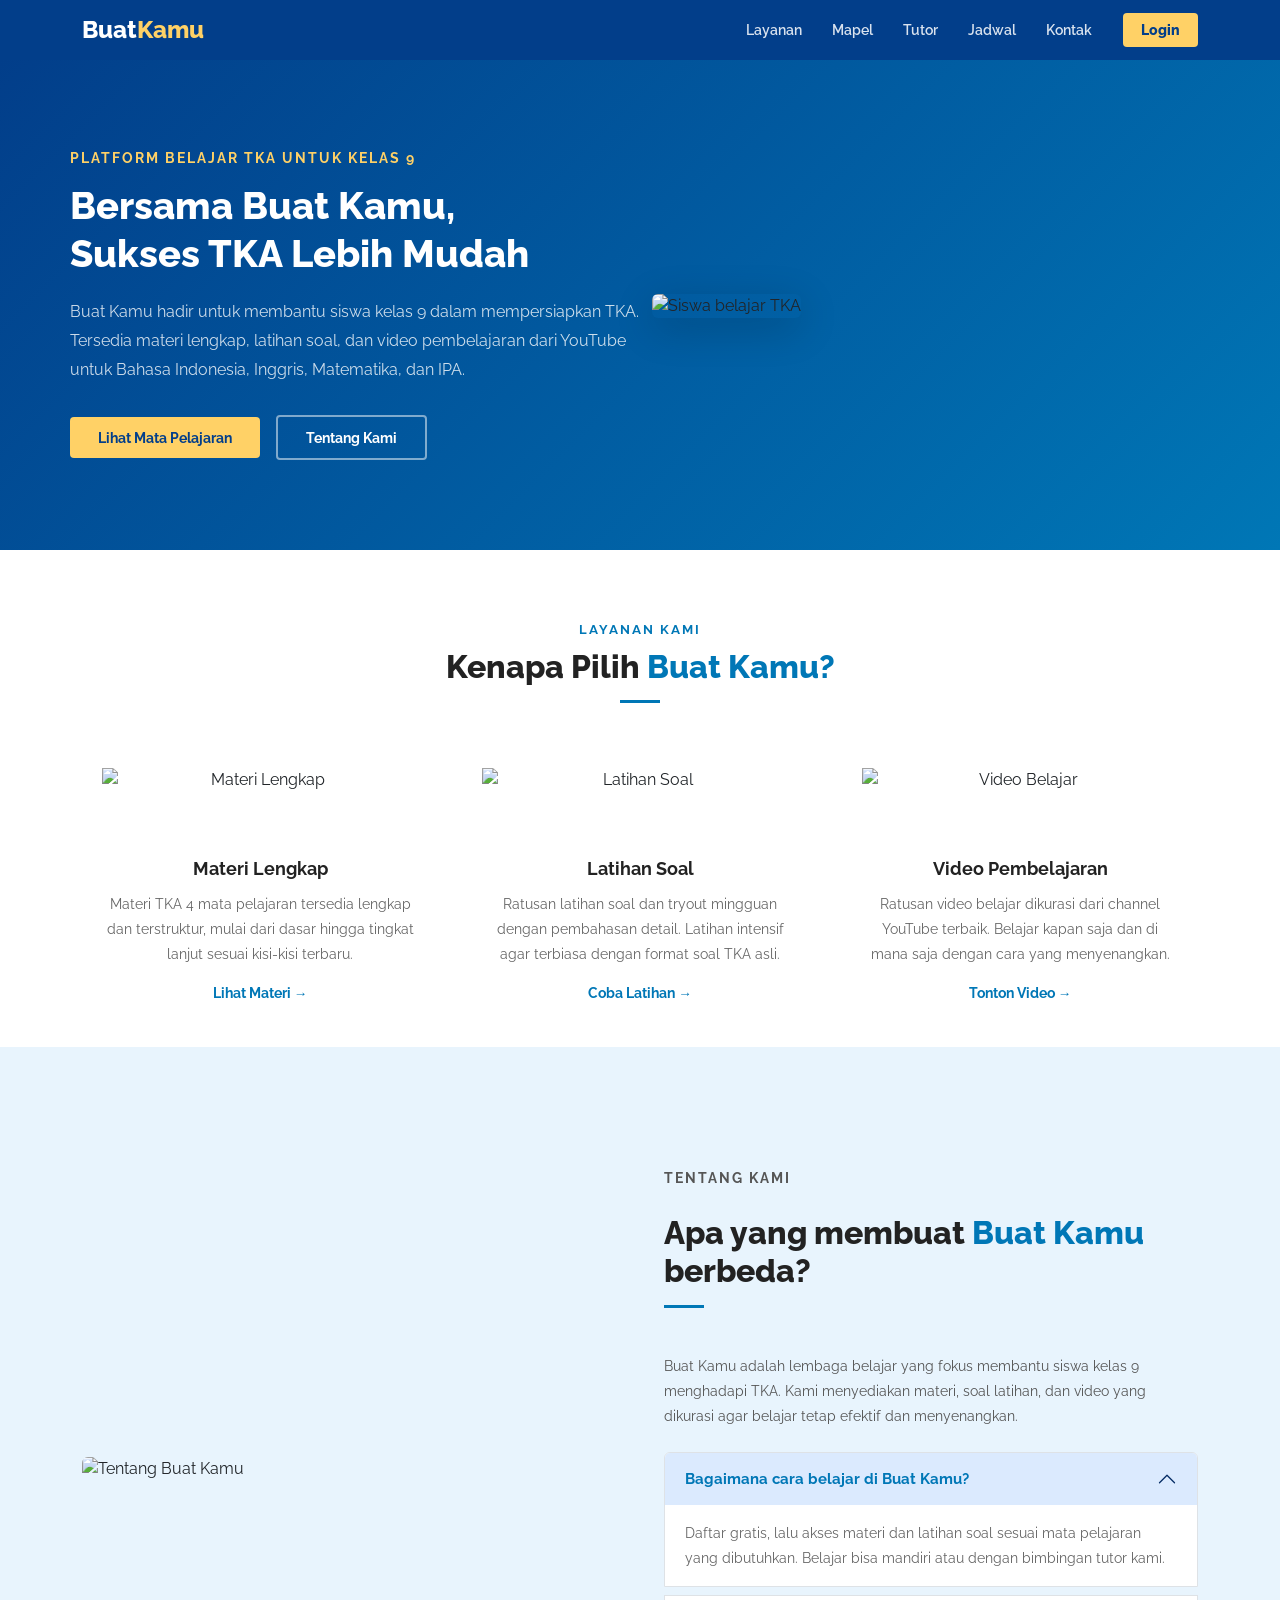
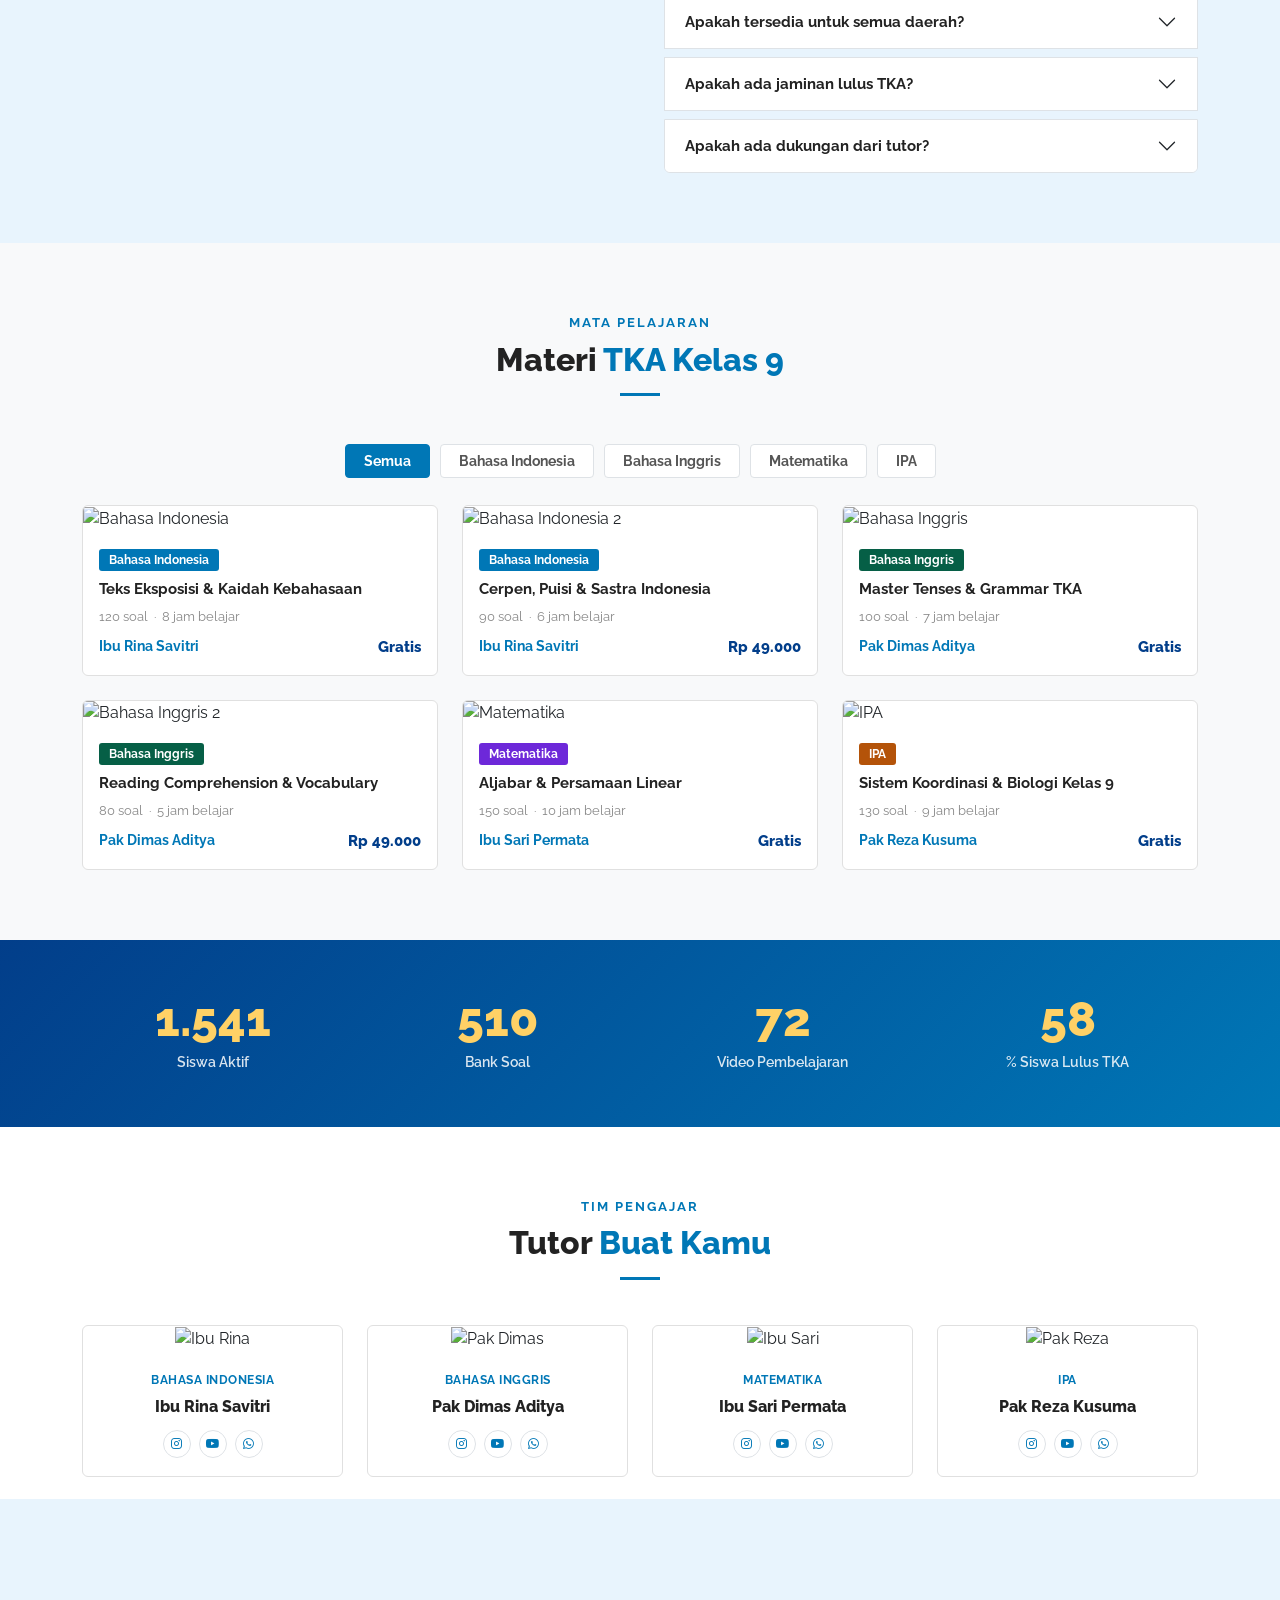
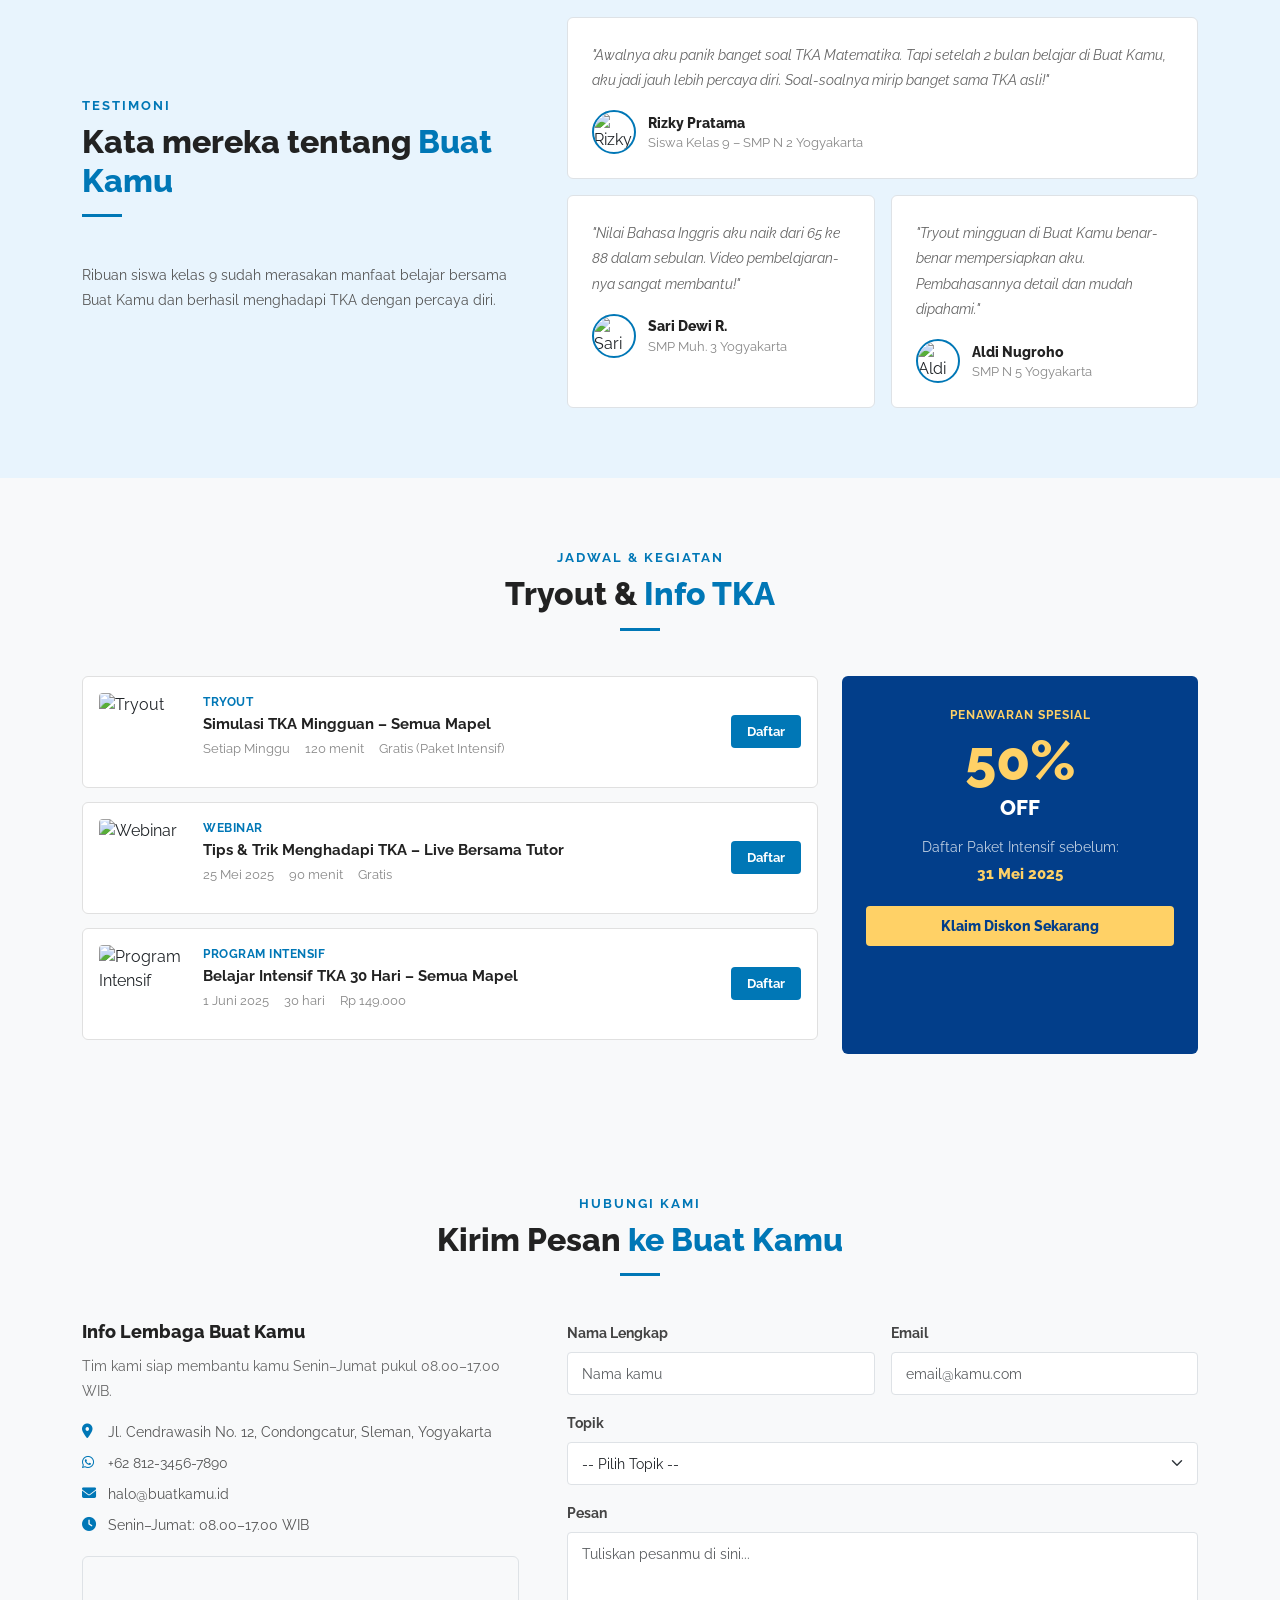
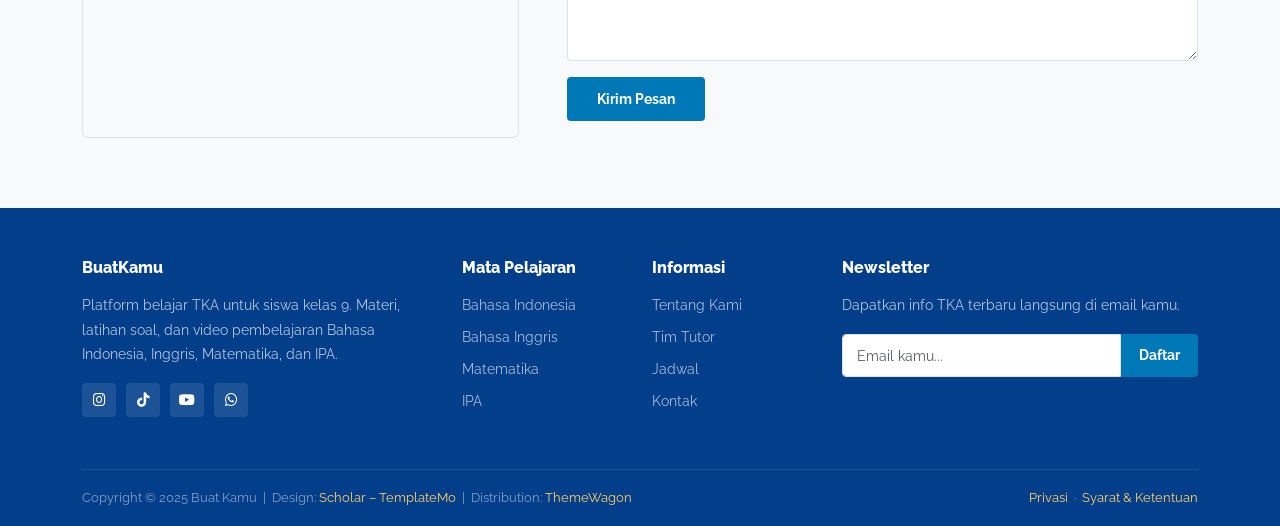
==== commit 53d0a444: "Update index.html" ====
--- a/index.html
+++ b/index.html
@@ -712,7 +712,7 @@
       <!-- area login/logout — diisi oleh welcome.js -->
       <span id="userInfo" class="nav-user-info"></span>
       <div id="authArea">
-        <a href="login/index.html" class="nav-cta-btn ms-2">Login</a>
+        <a href="login.html" class="nav-cta-btn ms-2">Login</a>
       </div>
     </div>
   </div>
